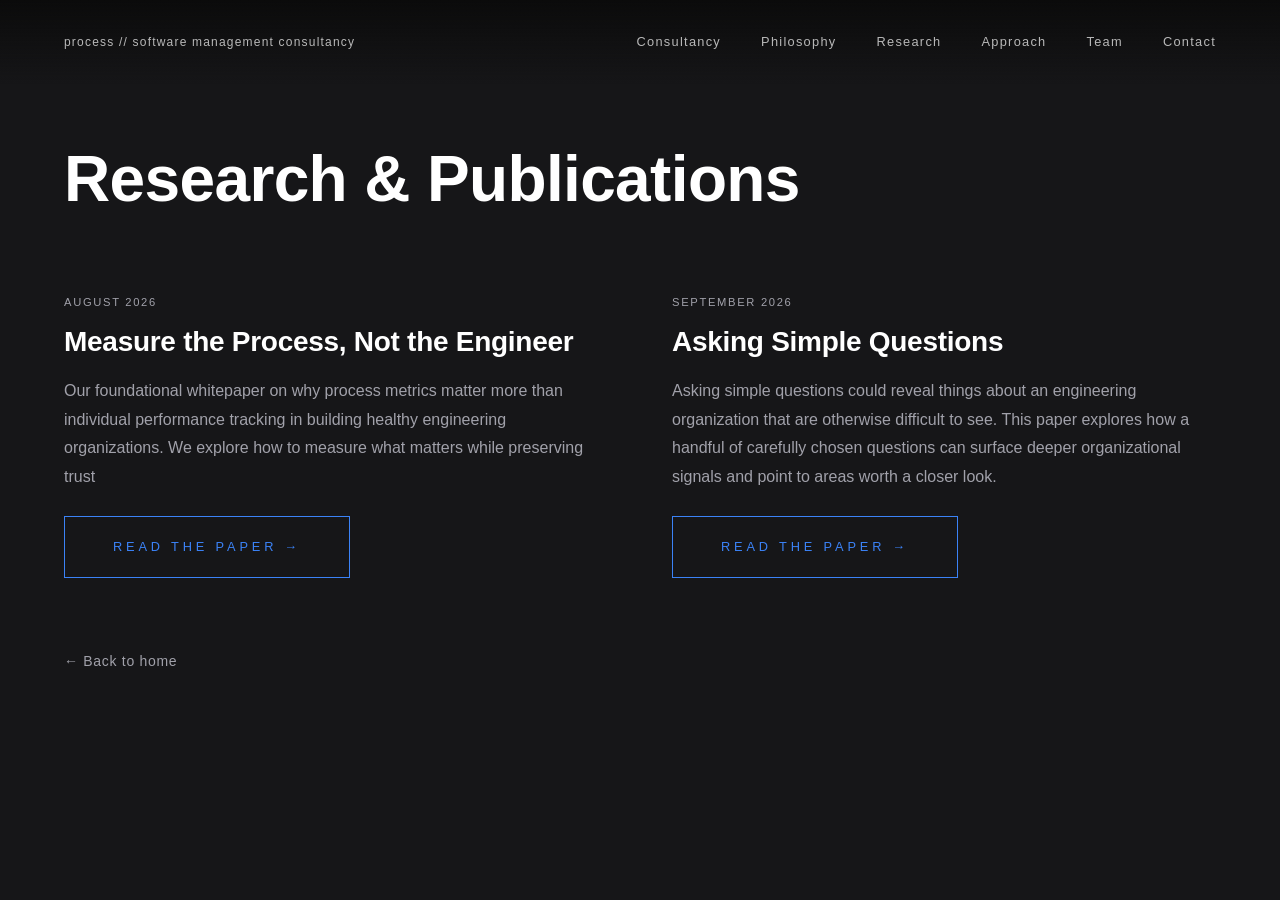
==== research.html @ 5bfb2f90 "Add research section." ====
<!DOCTYPE html>
<html lang="en">
<head>
    <meta charset="UTF-8">
    <meta name="viewport" content="width=device-width, initial-scale=1.0">
    <meta name="description" content="Process - Research & Publications">
    <title>Research - Process</title>
    <link rel="stylesheet" href="styles.css">
    <link rel="stylesheet" href="research.css">
</head>
<body>
    <header class="header">
        <div class="logo">
            <a href="index.html" class="logo-link">process // software management consultancy</a>
        </div>
        <nav class="nav">
            <a href="index.html#consultancy" class="nav-link">Consultancy</a>
            <a href="index.html#philosophy" class="nav-link">Philosophy</a>
            <a href="index.html#research" class="nav-link">Research</a>
            <a href="index.html#approach" class="nav-link">Approach</a>
            <a href="index.html#team" class="nav-link">Team</a>
            <a href="index.html#contact" class="nav-link">Contact</a>
        </nav>
    </header>

    <main class="research-page">
        <div class="container">
            <section class="research-hero">
                <h1 class="hero-page-title">Research & Publications</h1>
            </section>

            <section class="papers-section">

                <article class="paper-item">
                    <span class="paper-date">August 2026</span>
                    <h2 class="paper-item-title">
                        <a href="pdf/whitepaper.pdf" target="_blank" class="paper-link">Measure the Process, Not the Engineer</a>
                    </h2>
                    <p class="paper-item-description">Our foundational whitepaper on why process metrics matter more than individual performance tracking in building healthy engineering organizations. We explore how to measure what matters while preserving trust</p>
                    <a href="pdf/whitepaper.pdf" target="_blank" class="cta-button">READ THE PAPER →</a>
                </article>

                <article class="paper-item">
                    <span class="paper-date">September 2026</span>
                    <h2 class="paper-item-title">
                        <a href="pdf/simple-questions.pdf" target="_blank" class="paper-link">Asking Simple Questions</a>
                    </h2>
                    <p class="paper-item-description">Asking simple questions could reveal things about an engineering organization that are otherwise difficult to see.
This paper explores how a handful of carefully chosen questions can surface deeper organizational signals and point to areas worth a closer look.</p>
                    <a href="pdf/simple-questions.pdf" target="_blank" class="cta-button">READ THE PAPER →</a>
                </article>

                <!-- Template for additional papers - duplicate this article block and update content -->
                <!--
                <article class="paper-item">
                    <span class="paper-date">Month Year</span>
                    <h2 class="paper-item-title">
                        <a href="pdf/paper-name.pdf" target="_blank" class="paper-link">Paper Title</a>
                    </h2>
                    <p class="paper-item-description">Paper description and summary.</p>
                </article>
                -->

            </section>

            <section class="back-section">
                <a href="index.html" class="back-link">← Back to home</a>
            </section>
        </div>
    </main>
</body>
</html>
---- styles.css ----
/* Reset and Base Styles */
* {
    margin: 0;
    padding: 0;
    box-sizing: border-box;
}

:root {
    --bg-dark: #161618;
    --text-light: #ffffff;
    --text-muted: #a1a1aa;
    --accent-blue: #3b82f6;
    --accent-orange: #7c3aed;
}

html {
    scroll-behavior: smooth;
}

body {
    font-family: 'Helvetica Neue', Helvetica, Arial, sans-serif;
    background-color: var(--bg-dark);
    color: var(--text-light);
    overflow-x: hidden;
    line-height: 1.6;
}

/* Header */
.header {
    position: fixed;
    top: 0;
    left: 0;
    right: 0;
    display: flex;
    justify-content: space-between;
    align-items: center;
    padding: 2rem 4rem;
    z-index: 1000;
    background: linear-gradient(to bottom, rgba(10, 10, 10, 0.9), transparent);
}

.logo {
    font-size: 0.75rem;
    font-weight: 400;
    letter-spacing: 0.1em;
    opacity: 0.7;
}

.nav {
    display: flex;
    gap: 2.5rem;
}

.nav-link {
    color: var(--text-light);
    text-decoration: none;
    font-size: 0.8rem;
    letter-spacing: 0.1em;
    opacity: 0.7;
    transition: opacity 0.3s ease;
    position: relative;
}

.nav-link:hover {
    opacity: 1;
}

.nav-link::after {
    content: '';
    position: absolute;
    bottom: -5px;
    left: 0;
    width: 0;
    height: 1px;
    background-color: var(--text-light);
    transition: width 0.3s ease;
}

.nav-link:hover::after {
    width: 100%;
}

/* Hero Section */
.hero-section {
    height: 100vh;
    display: flex;
    flex-direction: column;
    justify-content: center;
    align-items: center;
    position: relative;
    overflow: hidden;
    padding: 0 4rem;
}

.waveform {
    position: absolute;
    top: 50%;
    left: 50%;
    transform: translate(-50%, -50%);
    opacity: 0.4;
}

.hero-content {
    position: relative;
    z-index: 2;
    display: flex;
    flex-direction: column;
    align-items: center;
    gap: 1.5rem;
    max-width: 1200px;
}

.hero-title {
    font-size: clamp(3rem, 8vw, 6rem);
    font-weight: 300;
    letter-spacing: -0.02em;
    text-align: center;
    line-height: 1.1;
    margin: 0;
    max-width: 1400px;
    animation: fadeInUp 1s ease-out;
}

.scroll-indicator {
    position: absolute;
    bottom: 3rem;
    left: 50%;
    transform: translateX(-50%);
    display: flex;
    flex-direction: column;
    align-items: center;
    gap: 0.75rem;
    cursor: pointer;
    font-size: 0.75rem;
    letter-spacing: 0.25em;
    opacity: 0.7;
    transition: opacity 0.3s ease;
}

.scroll-indicator:hover {
    opacity: 1;
}

.scroll-arrow {
    width: 1px;
    height: 30px;
    background: linear-gradient(to bottom, var(--text-light), transparent);
    animation: scrollPulse 2s ease-in-out infinite;
}

/* Sections */
.section {
    min-height: 100vh;
    display: flex;
    align-items: center;
    justify-content: center;
    padding: 4rem 2rem;
}

.container {
    max-width: 1200px;
    width: 100%;
}

.section-header {
    margin-bottom: 3rem;
}

.section-label {
    display: block;
    font-size: 0.75rem;
    letter-spacing: 0.2em;
    opacity: 0.6;
    margin-bottom: 0.5rem;
}

.section-title {
    font-size: clamp(2rem, 5vw, 3.5rem);
    font-weight: 700;
    margin-bottom: 2rem;
    letter-spacing: 0.05em;
    line-height: 1.1;
    opacity: 0;
    transform: translateY(30px);
    transition: opacity 0.6s ease, transform 0.6s ease;
}

.section-intro {
    font-size: clamp(0.9rem, 1.5vw, 1rem);
    max-width: 600px;
    line-height: 1.8;
    color: var(--text-muted);
    margin-top: 0;
    margin-bottom: 4rem;
    padding-top: 0;
    opacity: 0;
    transform: translateY(30px);
    transition: opacity 0.6s ease 0.2s, transform 0.6s ease 0.2s;
}

/* Two-Column Layout for All Main Sections */
.consultancy-grid,
.philosophy-grid,
.research-grid,
.approach-grid,
.team-grid,
.contact-grid {
    display: grid;
    grid-template-columns: 1fr 2fr;
    gap: 4rem;
    align-items: start;
}

.consultancy-left,
.philosophy-left,
.research-left,
.approach-left,
.team-left,
.contact-left {
    position: sticky;
    top: 8rem;
}

.consultancy-left .section-label,
.philosophy-left .section-label,
.research-left .section-label,
.approach-left .section-label,
.team-left .section-label,
.contact-left .section-label {
    display: block;
    margin-bottom: 1rem;
}

.consultancy-left .section-title,
.philosophy-left .section-title,
.research-left .section-title,
.approach-left .section-title,
.team-left .section-title,
.contact-left .section-title {
    margin-bottom: 0;
    padding-top: 0.15rem;
}

/* Align all right column content with left column titles */
.consultancy-right > *:first-child,
.philosophy-right > *:first-child,
.research-right > *:first-child,
.approach-right > *:first-child,
.team-right > *:first-child,
.contact-right > *:first-child {
    margin-top: 0;
}

.consultancy-right .section-intro {
    margin-bottom: 3rem;
}

.philosophy-right .section-intro {
    margin-bottom: 2rem;
}

.philosophy-right .section-content {
    margin-bottom: 2rem;
}

.team-right .section-intro {
    margin-bottom: 3rem;
}

.research-right .section-intro {
    margin-bottom: 2rem;
}

/* Research Buttons */
.research-buttons {
    display: flex;
    gap: 1rem;
    flex-wrap: wrap;
}

.section-statements {
    margin-top: 0;
}

.section-statements:first-child {
    margin-top: 0;
}

.statement {
    font-size: clamp(1.75rem, 3.5vw, 2.5rem);
    line-height: 1.5;
    margin-bottom: 1.25rem;
    opacity: 0;
    transform: translateY(30px);
    transition: opacity 0.6s ease 0.4s, transform 0.6s ease 0.4s;
}

.statement:first-child {
    margin-top: 0;
}

.statement-accent {
    color: var(--accent-blue);
}

/* Approach Timeline */
.approach-timeline {
    margin-top: 0;
}

.approach-step {
    position: relative;
    margin-bottom: 4rem;
    opacity: 0;
    transform: translateY(30px);
    transition: opacity 0.8s ease, transform 0.8s ease;
}

.approach-step:first-child {
    margin-top: 0;
}

.approach-step.step-visible {
    opacity: 1;
    transform: translateY(0);
}

.step-label {
    display: block;
    font-size: 0.7rem;
    letter-spacing: 0.2em;
    opacity: 0.5;
    margin-bottom: 0.75rem;
}

.step-title {
    font-size: clamp(1.5rem, 3vw, 2rem);
    font-weight: 600;
    margin-bottom: 1rem;
    letter-spacing: 0.02em;
}

.step-description {
    font-size: clamp(0.9rem, 1.5vw, 1rem);
    line-height: 1.8;
    color: var(--text-muted);
    max-width: 600px;
}

/* Team Section */
.team-members {
    margin-top: 0;
}

.team-member {
    margin-bottom: 4rem;
    opacity: 0;
    transform: translateY(30px);
    transition: opacity 0.6s ease, transform 0.6s ease;
}

.team-member:first-child {
    margin-top: 0;
}

.member-label {
    display: block;
    font-size: 0.65rem;
    letter-spacing: 0.25em;
    opacity: 0.5;
    margin-bottom: 1.5rem;
}

.member-name {
    font-size: clamp(1.75rem, 3vw, 2.25rem);
    font-weight: 600;
    margin-bottom: 1.5rem;
    letter-spacing: 0.02em;
}

.member-bio {
    font-size: clamp(0.9rem, 1.5vw, 1rem);
    line-height: 1.8;
    color: var(--text-muted);
    max-width: 650px;
}

/* Contact/Correspondence Section */
.contact-right .correspondence-description {
    margin-bottom: 2rem;
}

.correspondence-description {
    font-size: clamp(1rem, 1.5vw, 1rem);
    line-height: 1.8;
    color: var(--text-muted);
    max-width: 650px;
    margin-top: 0;
}

.cta-button {
    display: inline-block;
    padding: 1.25rem 3rem;
    border: 1px solid var(--accent-blue);
    color: var(--accent-blue);
    text-decoration: none;
    font-size: 0.8rem;
    letter-spacing: 0.3em;
    margin-top: 2rem;
    transition: background-color 0.3s ease, color 0.3s ease;
}

.cta-button:hover {
    background-color: var(--accent-blue);
    color: var(--bg-dark);
}


.section-content {
    font-size: clamp(1rem, 2vw, 1.25rem);
    max-width: 800px;
    line-height: 1.8;
    color: var(--text-muted);
    opacity: 0;
    transform: translateY(30px);
    transition: opacity 0.6s ease 0.2s, transform 0.6s ease 0.2s;
}

.section.visible .section-title,
.section.visible .section-content,
.section.visible .section-intro,
.section.visible .statement,
.section.visible .team-member {
    opacity: 1;
    transform: translateY(0);
}

/* Animations */
@keyframes fadeInUp {
    from {
        opacity: 0;
        transform: translateY(30px);
    }
    to {
        opacity: 1;
        transform: translateY(0);
    }
}

@keyframes scrollPulse {
    0%, 100% {
        opacity: 0.6;
        transform: translateY(0);
    }
    50% {
        opacity: 1;
        transform: translateY(10px);
    }
}

/* Responsive Design */
@media (max-width: 768px) {
    .header {
        padding: 1.5rem 2rem;
        background: rgba(10, 10, 10, 0.95);
        flex-direction: column;
        gap: 1.5rem;
    }

    .logo {
        font-size: 0.7rem;
    }

    .nav {
        gap: 1.5rem;
        flex-wrap: wrap;
        justify-content: center;
    }

    .hero-section {
        padding: 0 2rem;
    }

    .scroll-indicator {
        bottom: 2rem;
    }

    .section {
        padding: 3rem 1.5rem;
    }

    .consultancy-grid,
    .philosophy-grid,
    .research-grid,
    .approach-grid,
    .team-grid,
    .contact-grid {
        grid-template-columns: 1fr;
        gap: 2rem;
    }

    .consultancy-left,
    .philosophy-left,
    .research-left,
    .approach-left,
    .team-left,
    .contact-left {
        position: static;
    }

    .section-statements {
        margin-left: 1rem;
    }

    .section-title {
        font-size: 2.5rem;
    }

    .correspondence-title {
        font-size: 2rem;
    }

    .cta-button {
        padding: 1rem 2rem;
        width: 100%;
        max-width: 300px;
        text-align: center;
    }
}

@media (max-width: 480px) {
    .header {
        padding: 1rem 1rem;
    }

    .logo {
        font-size: 0.65rem;
    }

    .nav {
        gap: 1rem;
        font-size: 0.7rem;
    }

    .nav-link {
        font-size: 0.65rem;
    }

    .hero-section {
        padding: 0 1rem;
    }

    .hero-title {
        font-size: 2rem;
        letter-spacing: -0.01em;
        line-height: 1.2;
    }

    .scroll-indicator {
        bottom: 1.5rem;
        font-size: 0.65rem;
    }

    .section {
        padding: 2rem 1rem;
    }

    .section-header {
        margin-bottom: 2rem;
    }

    .section-title {
        font-size: 2rem;
    }

    .section-statements {
        margin-left: 0.5rem;
    }

    .statement {
        font-size: 1.25rem;
    }

    .step-title {
        font-size: 1.5rem;
    }

    .member-name {
        font-size: 1.5rem;
    }

    .correspondence-title {
        font-size: 1.75rem;
    }

    .correspondence-description {
        font-size: 0.95rem;
    }

    .cta-button {
        width: 100%;
        max-width: 100%;
    }
}
---- research.css ----
/* Logo Link */
.logo-link {
    color: inherit;
    text-decoration: none;
}

/* Research Page Specific Styles */
.research-page {
    min-height: 100vh;
}

.research-page .container {
    padding: 8rem 4rem 4rem;
    max-width: 1400px;
    margin: 0 auto;
}

.research-hero {
    margin-bottom: 4rem;
}

.hero-page-title {
    font-size: clamp(2.5rem, 6vw, 4rem);
    font-weight: 600;
    letter-spacing: -0.01em;
}

.papers-section {
    margin-bottom: 4rem;
    display: grid;
    grid-template-columns: 1fr 1fr;
    gap: 4rem 4rem;
    align-items: stretch;
}

.paper-item {
    margin-bottom: 0;
    padding-bottom: 0;
    border-bottom: none;
    display: flex;
    flex-direction: column;
}

.paper-date {
    display: block;
    font-size: 0.7rem;
    letter-spacing: 0.15em;
    color: var(--text-muted);
    margin-bottom: 0.75rem;
    text-transform: uppercase;
}

.paper-item-title {
    font-size: clamp(1.25rem, 2.5vw, 1.75rem);
    font-weight: 600;
    line-height: 1.3;
    letter-spacing: -0.01em;
    margin-bottom: 1rem;
}

.paper-link {
    color: var(--text-light);
    text-decoration: none;
    transition: color 0.3s ease;
    display: inline-block;
}

.paper-link:hover {
    color: var(--accent-blue);
}

.paper-link:active {
    color: var(--accent-blue);
    opacity: 0.8;
}

.paper-item-description {
    font-size: clamp(0.9rem, 1.5vw, 1rem);
    line-height: 1.8;
    color: var(--text-muted);
    margin-bottom: 0;
    flex-grow: 1;
}

.paper-item .cta-button {
    margin-top: 1.5rem;
    align-self: flex-start;
}

.back-link {
    display: inline-block;
    color: var(--text-muted);
    text-decoration: none;
    font-size: 0.875rem;
    letter-spacing: 0.05em;
    transition: color 0.3s ease;
    padding: 0.5rem 0;
}

.back-link:hover {
    color: var(--text-light);
}

.back-link:active {
    color: var(--text-light);
    opacity: 0.7;
}

/* Mobile Responsive */
@media (max-width: 768px) {
    .research-page .container {
        padding: 12rem 2rem 3rem;
    }

    .research-hero {
        margin-bottom: 3rem;
    }

    .hero-page-title {
        font-size: clamp(2rem, 8vw, 3rem);
        line-height: 1.2;
    }

    .papers-section {
        grid-template-columns: 1fr;
        gap: 3rem;
        margin-bottom: 3rem;
    }

    .paper-item-title {
        font-size: clamp(1.25rem, 5vw, 1.5rem);
    }

    .paper-item-description {
        font-size: 0.95rem;
        line-height: 1.7;
    }

    .back-section {
        margin-top: 2rem;
    }

    .back-link {
        padding: 0.5rem 0;
        font-size: 0.8rem;
    }
}

@media (max-width: 480px) {
    .research-page .container {
        padding: 10rem 1.5rem 2rem;
    }

    .research-hero {
        margin-bottom: 2.5rem;
    }

    .hero-page-title {
        font-size: 1.75rem;
        letter-spacing: -0.02em;
    }

    .papers-section {
        gap: 2.5rem;
        margin-bottom: 2rem;
    }

    .paper-date {
        font-size: 0.65rem;
        margin-bottom: 0.5rem;
    }

    .paper-item-title {
        font-size: 1.25rem;
        margin-bottom: 0.75rem;
    }

    .paper-item-description {
        font-size: 0.9rem;
        line-height: 1.6;
    }

    .back-link {
        font-size: 0.75rem;
        padding: 0.75rem 0;
    }
}

/* Touch device optimizations */
@media (hover: none) and (pointer: coarse) {
    .paper-link {
        padding: 0.25rem 0;
    }

    .back-link {
        min-height: 44px;
        display: flex;
        align-items: center;
    }
}

/* Landscape mobile */
@media (max-width: 768px) and (orientation: landscape) {
    .research-page .container {
        padding: 10rem 2rem 2rem;
    }

    .research-hero {
        margin-bottom: 2rem;
    }

    .hero-page-title {
        font-size: 2rem;
    }

    .papers-section {
        gap: 2rem;
    }
}
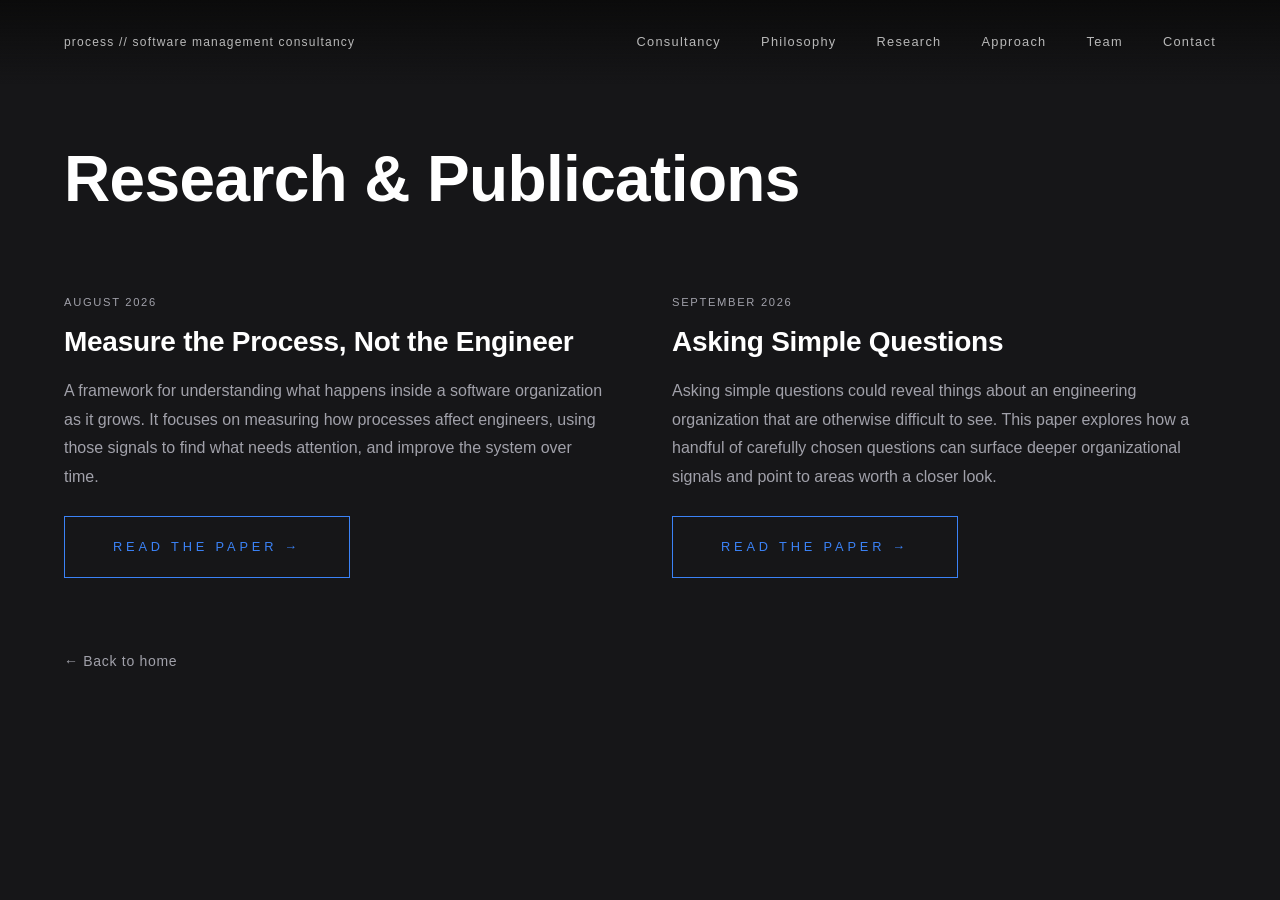
==== commit e961d7bd: "Update copy." ====
--- a/research.html
+++ b/research.html
@@ -36,7 +36,7 @@
                     <h2 class="paper-item-title">
                         <a href="pdf/whitepaper.pdf" target="_blank" class="paper-link">Measure the Process, Not the Engineer</a>
                     </h2>
-                    <p class="paper-item-description">Our foundational whitepaper on why process metrics matter more than individual performance tracking in building healthy engineering organizations. We explore how to measure what matters while preserving trust</p>
+                    <p class="paper-item-description">A framework for understanding what happens inside a software organization as it grows. It focuses on measuring how processes affect engineers, using those signals to find what needs attention, and improve the system over time.</p>
                     <a href="pdf/whitepaper.pdf" target="_blank" class="cta-button">READ THE PAPER →</a>
                 </article>
 
